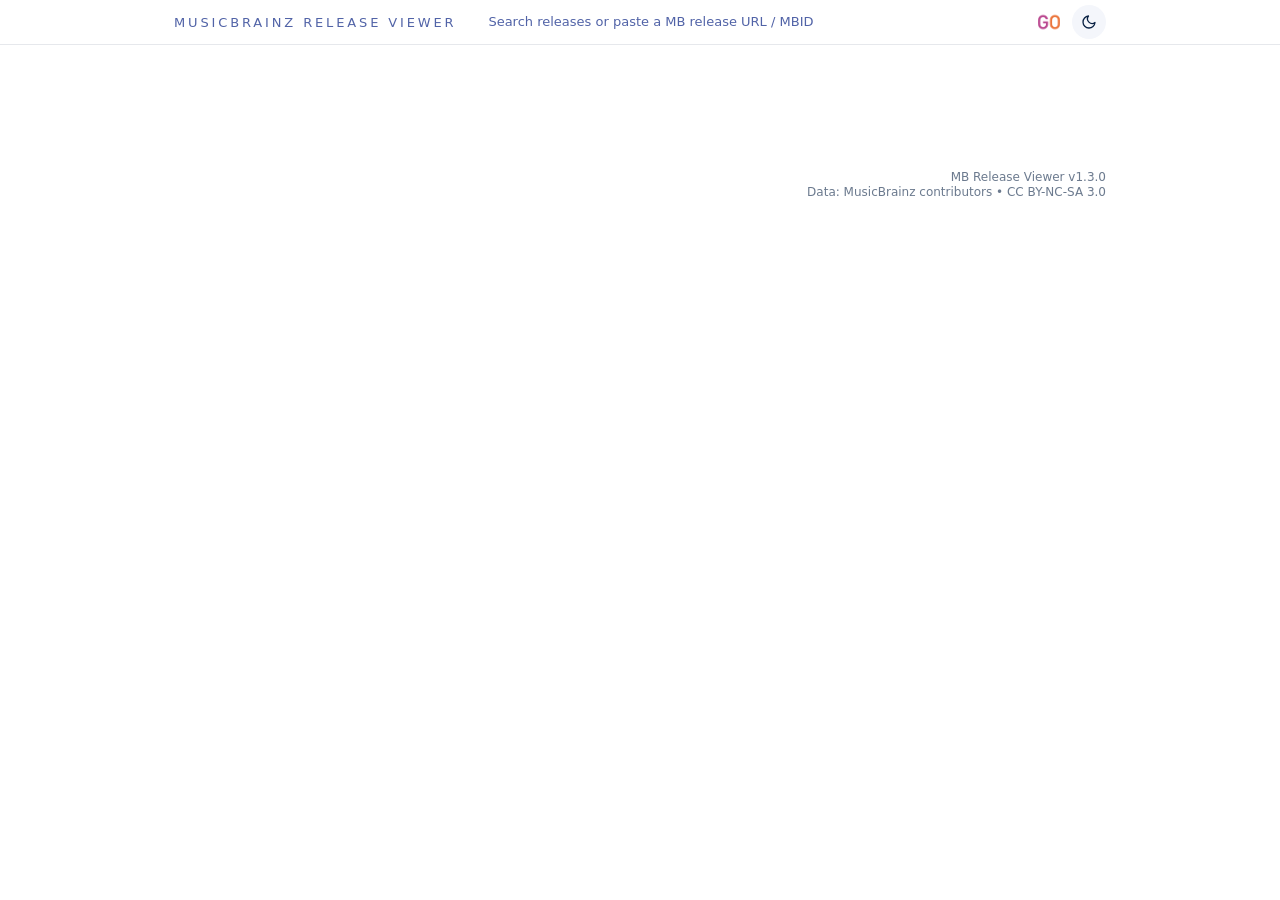
==== index.html @ 416757cb "jav" ====
<!doctype html>
<html lang="en">

<head>
  <meta charset="utf-8" />
  <meta name="viewport" content="width=device-width, initial-scale=1" />
  <title>MusicBrainz Release Viewer</title>
  <link rel="icon" href="favicon.ico">
  <link rel="apple-touch-icon" href="/apple-touch-icon.png">
  <link rel="stylesheet" href="assets/styles.css" />
</head>

<body>
  <header class="top">
    <div class="container">
      <div class="top-inner">
        <div class="brand">MusicBrainz Release Viewer</div>

        <div class="search">
          <div class="search-field">
            <input id="omni" type="text" autocomplete="off" spellcheck="false" placeholder="Search releases or paste a MB release URL / MBID" />
            <div class="results" id="results" hidden></div>
          </div>
          <button id="go" class="go-btn" title="Load from MusicBrainz">
            <img src="assets/icons/MB_go.png" alt="MusicBrainz" />
          </button>
          <button class="theme-fab" id="themeToggle" type="button"></button>
        </div>
      </div>
    </div>
  </header>

  <main class="wrap">
    <div class="container">
      <div id="out"></div>
    </div>
  </main>

  <footer class="footer muted">
    <div class="container footer-inner">
      <div class="footer-right">
        <div>MB Release Viewer v1.3.0</div>
        <div>Data: MusicBrainz contributors • CC BY-NC-SA 3.0</div>
      </div>
    </div>
  </footer>

  <script type="module" src="assets/js/app.js"></script>
</body>

</html>
---- assets/styles.css ----
/* MB Release Viewer (v1.0.0 */

html {
  width: 100%;
  overflow-x: hidden;
  -webkit-text-size-adjust: 100%;
  text-size-adjust: 100%;
}

/* ------------------------------------------------------------
   THEME VARIABLES
   Light = default
------------------------------------------------------------ */
:root {
  --wrap: 980px;
  --page-pad: 24px;
  --top-h: 90px;
  --hdr-font: 13px;
  --hdr-track: 0.22em;

  --bg: #ffffff;
  --panel: #ffffff;
  --panel-2: #f4f6fb;

  --border: rgba(10, 34, 68, .1);
  --border-2: #0a2244;

  --meta: #5163a7;

  --text: #0a2244;
  --link: #2f5ee8;
  --muted: rgba(27, 30, 40, .65);

  --topbar: rgba(255, 255, 255, 0.8);
  --topbar-blur: 10px;

  --tr-hover: rgba(0, 0, 0, 0.03);

  --tabs-gap: 10px;
  --tab-pad-y: 8px;
  --tab-pad-x: 12px;

  --col-num: 42px;
  --col-len: 70px;
  --cell-pad-x: 8px;

  font-family: system-ui, -apple-system, Segoe UI, Roboto, sans-serif;
}

/* ------------------------------------------------------------
   Dark = explicit opt-in
------------------------------------------------------------ */
:root[data-theme="dark"] {
  --bg: #0b0c10;
  --panel: #141823;
  --panel-2: #171c33;

  --border: #242a3a;
  --border-2: #2b3247;

  --meta: #9aa4c7;

  --text: #e9eef5;
  --link: #8ab4ff;
  --muted: rgba(233, 238, 245, .70);

  --topbar: rgba(11, 12, 16, .70);
  --tr-hover: rgba(255, 255, 255, 0.03);
}

:root[data-theme="dark"] .cover-box:hover {
  box-shadow:
    0 18px 36px rgba(0, 0, 0, 0.55),
    0 0 34px rgba(120, 170, 255, 0.45);
  outline-color: rgba(120, 170, 255, 0.22);
}

html {
  width: 100%;
  overflow-x: hidden;
}

*,
*::before,
*::after {
  box-sizing: border-box;
}

body {
  margin: 0;
  padding: 0;
  width: 100%;
  overflow-x: hidden;
  background: var(--bg);
  color: var(--text);
}

.container {
  max-width: var(--wrap);
  margin: 0 auto;
  padding-inline: var(--page-pad);
}

a {
  color: var(--link);
  text-decoration: none;
}

a:hover {
  text-decoration: underline;
}

.muted {
  opacity: .7;
}

.err {
  color: #ffb4b4;
  margin-top: 10px;
}

[hidden] {
  display: none !important;
}

/* ------------------------------------------------------------
   1) Header (sticky omni search)
------------------------------------------------------------ */
.top {
  position: fixed;
  top: 0;
  left: 0;
  right: 0;
  z-index: 1000;
  transform: translateZ(0);

  background: var(--topbar);
  backdrop-filter: blur(var(--topbar-blur));
  -webkit-backdrop-filter: blur(var(--topbar-blur));
  border-bottom: 1px solid var(--border);

  font-size: var(--hdr-font);
  letter-spacing: var(--hdr-track);
  text-transform: uppercase;
}

.top-inner {
  padding-block: 3px;
  /* csak függőleges */
  display: flex;
  align-items: center;
  gap: 22px;
  overflow: visible;
}

.wrap {
  padding-top: var(--top-h);
}

.top .brand {
  font-weight: 400;
  opacity: 1;
  white-space: nowrap;
  font-size: inherit;
  color: var(--meta);
}

.top .search {
  flex: 1;
  display: flex;
  align-items: center;
  gap: 8px;

  position: relative;
  overflow: visible;

  max-width: none;
}

.top .search-field {
  flex: 1;
  min-width: 0;
  position: relative;
  /* a dropdownnak is jó */
}

#omni {
  width: 100%;
  padding: 10px 10px;
  border-radius: 12px;
  border: 0px solid var(--border);
  background: transparent;

  font-size: inherit;
  font-weight: 400;
  line-height: 1.4;
  font-family: inherit;
  /* letter-spacing: var(--hdr-track); */
  /* text-transform: uppercase; */

  color: var(--meta);
  caret-color: var(--meta);

  outline: none;
  box-shadow: none;

  transition: color 120ms ease, caret-color 120ms ease, border-color 120ms ease;
}

#omni::placeholder {
  color: var(--meta);
  opacity: 1;
}

#omni:hover {
  color: var(--text);
}

#omni:focus,
#omni:focus-visible {
  border-color: var(--border-2);
  color: var(--text);
  caret-color: var(--meta);
  outline: none;
  box-shadow: none;
}

#omni.is-loaded {
  color: var(--meta);
}

.go-btn {
  width: 30px;
  height: 30px;
  padding: 0;
  border-radius: 0;
  border: none;
  background: transparent;

  display: inline-flex;
  align-items: center;
  justify-content: center;

  cursor: pointer;
  transition: filter 120ms ease, transform 80ms ease;
}

.go-btn img {
  width: 22px;
  height: 22px;
  display: block;
  transition: transform 120ms ease, filter 120ms ease;
}

.go-btn:hover {
  filter: brightness(1.15);
}

.go-btn:hover img {
  transform: scale(1.06);
  filter: brightness(1.08);
}

.go-btn:active {
  transform: scale(0.98);
}

.results {
  position: absolute;
  top: calc(100% + 8px);
  left: 0;
  width: 100%;

  z-index: 50;

  max-height: 320px;
  overflow: auto;

  border-radius: 12px;
  border: 1px solid rgba(0, 0, 0, .12);
  background: var(--panel);
  box-shadow: 0 12px 32px rgba(0, 0, 0, .15);

  backdrop-filter: blur(8px);
  -webkit-backdrop-filter: blur(8px);
}

.result {
  padding: 10px 12px;
  cursor: pointer;
  border-top: 1px solid var(--border);
  line-height: 1.25;
}

.result:first-child {
  border-top: none;
}

.result .sub {
  font-size: 12px;
  opacity: .75;
  margin-top: 2px;
}

.result.is-active {
  background: var(--tr-hover);
  outline: 2px solid rgba(0, 0, 0, .10);
  outline-offset: -2px;
}

.result {
  display: grid;
  grid-template-columns: 44px 1fr;
  gap: 12px;
  align-items: center;
}

.res-thumb {
  width: 44px;
  height: 44px;
  border: none;
  border-radius: 10px;
  object-fit: cover;
  background: rgba(0, 0, 0, .06);
  display: block;
}

.res-thumb.is-empty {
  background: transparent;
  border: none;
  outline: none;
}

.res-text {
  min-width: 0;
}

.res-title {
  font-weight: 500;
}

.results,
.results * {
  text-transform: none;
  letter-spacing: normal;
}

/* ------------------------------------------------------------
   Header hero: 3-block grid (cover / main / tabs)
------------------------------------------------------------ */

.header-hero {
  display: grid;
  gap: 35px;
}

/* alaphelyzet (mobil): egymás alatt */
.header-hero {
  grid-template-columns: 1fr;
  grid-template-areas:
    "cover"
    "main"
    "tabs";
}

/* desktop: 2 oszlop, tabs a cover alatt, main jobbra */
@media (min-width: 641px) {
  .header-hero {
    grid-template-columns: auto 1fr;
    grid-template-areas:
      "cover main"
      "tabs  main";
    align-items: start;
  }

  .header-cover {
    grid-area: cover;
  }

  .header-main {
    grid-area: main;
  }

  .header-tabs {
    grid-area: tabs;
    width: 100%;
  }

  .header-cover .cover-box {
    width: 100%;
    aspect-ratio: 1 / 1;
  }

  .header-cover .cover-box img {
    width: 100%;
    height: 100%;
    object-fit: cover;
    display: block;
  }

  .header-main h1 {
    transform: translateY(-4px);
  }

  .header-cover .cover-box {
    max-width: 360px;
  }

  .header-tabs {
    width: fit-content;
    max-width: 100%;
    white-space: nowrap;
  }
}

/* ------------------------------------------------------------
   2) Layout blocks
------------------------------------------------------------ */

.header-main h1 {
  font-size: 38px;
  line-height: 1;
  margin: 0 0 10px;
}

/* ------------------------------------------------------------
   3) Cover + cover navigation
------------------------------------------------------------ */

.cover-box {
  width: 100%;
  aspect-ratio: 1 / 1;
  min-width: 0;
  border-radius: 12px;
  background: transparent;
  border: 0px solid var(--border);
  position: relative;
  overflow: hidden;
  touch-action: pan-y;

  cursor: zoom-in;
  transition: transform 180ms ease, box-shadow 220ms ease, outline-color 220ms ease;
  box-shadow: none;
  outline: 1px solid transparent;
  outline-offset: 3px;
  will-change: transform, box-shadow;
}

#coverImg {
  display: block;
  width: 100%;
  height: 100%;
  object-fit: cover;

  will-change: transform;
  transform: translateX(0);
  transition: transform 220ms ease;
}

#coverImg.is-dragging {
  transition: none;
}

.cover-box img {
  position: absolute;
  inset: 0;
  width: 100%;
  height: 100%;
  max-width: 100%;
  object-fit: cover;
  display: block;
  will-change: transform;
}

.cover-box img.cov-current {
  transform: translateX(0);
}

.cover-box img.cov-next {
  transform: translateX(100%);
  /* alapból jobbra kint */
}

.cover-box.is-animating img {
  transition: transform 220ms ease;
}

@media (hover: none) {
  .cover-box {
    box-shadow: 0 12px 24px rgba(0, 0, 0, .18);
  }
}

@media (hover: hover) {
  .cover-box:hover {
    transform: translateY(-4px);
    box-shadow: 0 18px 28px rgba(0, 0, 0, .33);
  }
}

/* ------------------------------------------------------------
   Cover lightbox
------------------------------------------------------------ */
.lb {
  position: fixed;
  inset: 0;
  z-index: 9999;

  display: grid;
  place-items: center;
  padding: 24px;

  background: rgba(0, 0, 0, .72);
  backdrop-filter: blur(6px);

  opacity: 0;
  visibility: hidden;
  pointer-events: none;
  transition: opacity 300ms ease, visibility 0s linear 300ms;
}

.lb.is-open {
  opacity: 1;
  visibility: visible;
  pointer-events: auto;
  transition: opacity 350ms ease, visibility 0s;
}

.lb img {
  max-width: min(900px, calc(100vw - 48px));
  max-height: calc(100vh - 48px);
  width: auto;
  height: auto;
  border-radius: 10px;
  box-shadow: 0 18px 60px rgba(0, 0, 0, .45);

  transform: translateY(10px) scale(0.985);
  opacity: 0;
  transition: transform 500ms ease, opacity 500ms ease;
}

.lb.is-open img {
  transform: translateY(0) scale(1);
  opacity: 1;
}

/* ------------------------------------------------------------
   4) Tabs
------------------------------------------------------------ */
.tabs {
  display: flex;
  gap: var(--tabs-gap);
  flex-wrap: wrap;
}

.tab {
  padding: var(--tab-pad-y) var(--tab-pad-x);
  border-radius: 999px;
  border: 0px solid var(--border-2);
  background: var(--panel-2);
  color: var(--text);
  cursor: pointer;
  font-size: 13px;
  line-height: 1;
}

.tab:hover {
  filter: brightness(1.08);
}

.tab.is-active {
  background: var(--meta);
  color: var(--bg);
}

.mb-link {
  flex: 0 0 auto;
  width: auto;

  padding: var(--tab-pad-y) var(--tab-pad-x);
  line-height: 1;
  border-radius: 999px;
  border: 0px solid var(--border-2);
  background: var(--panel-2);
  color: var(--text);

  display: inline-flex;
  align-items: center;
  justify-content: center;

  font-size: 13px;
  text-decoration: none;
  white-space: nowrap;
}

.mb-link:hover {
  filter: brightness(1.08);
}

/* ------------------------------------------------------------
   4.5) Theme toggle button
------------------------------------------------------------ */
.theme-fab {
  width: 34px;
  height: 34px;
  padding: 0;
  border-radius: 999px;

  border: 0px solid var(--border-2);
  background: var(--panel-2);
  color: var(--text);

  display: grid;
  place-items: center;

  cursor: pointer;
  transition: transform 80ms ease, filter 120ms ease;

  flex: 0 0 auto;
  white-space: nowrap;
}

.theme-fab svg {
  width: 16px;
  height: 16px;
  display: block;
  transition: transform 120ms ease, filter 120ms ease;
}

.theme-fab:hover {
  filter: brightness(1.12);
}

.theme-fab:hover svg {
  transform: scale(1.06);
  filter: brightness(1.08);
}

.theme-fab:active {
  transform: scale(0.98);
}

/* ------------------------------------------------------------
   4.6) Streaming buttons (Spotify / Apple Music)
------------------------------------------------------------ */

.streaming {
  display: flex;
  align-items: center;
  gap: 6px;
  margin: -10px 0 18px;
}

.stream-btn {
  width: 34px;
  height: 34px;
  padding: 0;
  border-radius: 999px;

  border: 0px solid var(--border-2);
  background: var(--panel-2);
  color: var(--muted);

  display: grid;
  place-items: center;

  cursor: pointer;
  text-decoration: none;

  flex: 0 0 auto;
  white-space: nowrap;

  transition: transform 80ms ease, filter 120ms ease;
}

.stream-btn:hover {
  color: var(--text);
  filter: brightness(1.08);
}

.stream-btn:active {
  transform: scale(0.98);
}

.stream-btn svg {
  width: 20px;
  height: 20px;
  display: block;
}

/* ------------------------------------------------------------
   5) Meta block
------------------------------------------------------------ */

.artist {
  font-size: 18px;
  font-weight: 400;
  color: var(--link);
  opacity: 1;
  margin-bottom: 25px;
}

.meta {
  margin-top: 15px;
  font-size: 13px;
  line-height: 1.4;
  opacity: 0.8;
}

.meta>div {
  margin-bottom: 2px;
}

.meta-k {
  font-weight: 500;
  color: var(--meta);
}

/* ------------------------------------------------------------
   6) Track table: 1-line general,  2-line classical
   layout (work / movement)
------------------------------------------------------------ */
.t-work {
  display: block;
}

.t-mov {
  display: block;
  margin-top: 2px;
  font-size: 12px;
  line-height: 1.25;
}

.work-row {
  background: none;
}

.work-cell {
  font-size: 14px;
  font-weight: 400;
  opacity: 1;
  padding-left: 3.1rem;
  color: var(--text);
}

.composer-row .composer-cell {
  padding: 12px 50px 6px;
  border-top: 1px solid var(--border);
  font-weight: 700;
  letter-spacing: 0.08em;
  text-transform: uppercase;
  color: var(--meta);
  font-size: 12px;
}

.composer-cell {
  opacity: 0;
  transition: opacity 150ms ease;
}

.composer-row.is-in .composer-cell {
  opacity: 1;
}

.trk-mov {
  padding-left: 2rem;
  opacity: 0.75;
  font-size: 14px;
  line-height: 1.25;
  display: flex;
  gap: 8px;
}



.medium-row+.work-row .work-cell {
  padding-top: 16px;
}

.tracks {
  margin-top: 16px;
}

.mov-num {
  width: 2ch;
  text-align: right;
  flex-shrink: 0;
}

.mov-title {
  flex: 1;
}

table {
  width: 100%;
  border-collapse: collapse;
  font-size: 14px;
}

td {
  padding: 10px 8px;
  border-top: 1px solid var(--border);
  vertical-align: top;
  line-height: 1.35;
}

td.num {
  width: 42px;
  opacity: .7;
  font-variant-numeric: tabular-nums;
}

td.len {
  width: 70px;
  text-align: right;
  opacity: .8;
  font-variant-numeric: tabular-nums;
}

td.title {
  word-break: break-word;
}

tr.track {
  cursor: pointer;
}

tr.track:hover td {
  background: var(--tr-hover);
}

tr.track.is-open td {
  background: var(--tr-hover);
}

tr.medium-row td {
  user-select: none;
}

tr.medium-row {
  cursor: default;
}

tr.details td {
  padding-top: 0;
  padding-bottom: 0;
  border-top: none;
}

/* Medium header */
.medium-row .medium-cell {
  padding-top: 10px;
  padding-bottom: 10px;
  border-top: 0;
  font-size: 16px;
  letter-spacing: 0.05em;
  color: var(--meta);
  font-weight: 400;
}

/* ------------------------------------------------------------
   7) Track details (smooth open/close)
------------------------------------------------------------ */
.details-wrap {
  overflow: hidden;
  max-height: 0;
  opacity: 0;
  transition: max-height 260ms ease, opacity 180ms ease;
  will-change: max-height, opacity;
}

tr.details.is-open .details-wrap {
  opacity: 1;
}

.detail-cols {
  display: grid;
  grid-template-columns: 1fr 1fr 1.4fr;
  /* performers | creators+work | tech credits */
  column-gap: 12px;
  align-items: start;
  padding-bottom: 14px;
}

.detail-col--creators-work {
  display: flex;
  flex-direction: column;
  gap: 0;
}

/* creators+work flow as one continuous list — gap matches internal grid gap (6px) */
.detail-col--creators-work .perf {
  padding-bottom: 0;
}

.detail-col--creators-work .perf + .perf {
  padding-top: 6px;
}

.detail-col--creators-work .perf + .perf .grid {
  margin-top: 0;
}


/* ------------------------------------------------------------
   8) Performer/Creator blocks
------------------------------------------------------------ */
.perf {
  margin-left: 25px;
  padding: 10px 10px 15px;
  overflow: hidden;
  opacity: 0;
  transform: translateY(-4px);
  transition: opacity 320ms ease, transform 320ms ease;
}

tr.track.is-open+tr.details .perf {
  opacity: 1;
  transform: translateY(0);
}

.perf .grid {
  display: grid;
  grid-template-columns: 1fr;
  gap: 6px;
  margin-top: 8px;
}

.perf .inst {
  opacity: .7;
  font-size: 12px;
  letter-spacing: .02em;
}

.perf .artists a {
  margin-right: 8px;
  opacity: 0.8;
}

/* ------------------------------------------------------------
   8) Recording-grid blocks
------------------------------------------------------------ */

.recording-grid {
  margin-left: 20px;
  padding: 8px 15px 10px;
  display: grid;
  grid-template-columns: 210px 1fr;
  column-gap: 16px;
  row-gap: 2px;
  font-size: 13px;
  line-height: 1.35;
}

.recording-grid .rec-row {
  display: contents;
  /* ugyanaz, mint korábban inline */
}

.recording-grid .rec-role,
.recording-grid .rec-value {
  padding: 2px 0;
}

/* Personok desktop inline */
.recording-grid .rec-value {
  display: flex;
  flex-wrap: wrap;
  gap: 0px;
  /* távolság a nevek között */
}

/* Egy név blokk */
.recording-grid .rec-person {
  white-space: nowrap;
  /* ne törje meg a neveket */
}

.recording-grid .rec-person:not(:last-child)::after {
  content: ",";
}

.recording-grid .rec-person:not(:last-child) {
  margin-right: 0.35em;
}

/* recordings: content reveal micro-animation */
.rec-reveal {
  opacity: 0;
  transform: translateY(2px);
  transition: opacity 1000ms ease, transform 1000ms ease;
  will-change: opacity, transform;
}

.rec-reveal.is-in {
  opacity: 1;
  transform: translateY(0);
}

/* Fallback box ("--" / could not load) */
.rec-empty {
  margin-left: 20px;
  padding: 0px 15px 0px;
}

/* ------------------------------------------------------------
   10) Annotation
------------------------------------------------------------ */
.annotation {
  margin-top: 0;
  padding-top: 20px;
  padding-left: calc(var(--col-num) + var(--cell-pad-x));
  padding-right: calc(var(--col-len) + var(--cell-pad-x));
  border-top: 1px solid var(--border);
}

.annotation .body {
  white-space: pre-wrap;
  font-size: 13px;
  line-height: 1.45;
  opacity: .65;
  padding-top: 20px;
}

/* ------------------------------------------------------------
   11) Responsive
------------------------------------------------------------ */
@media (max-width: 640px) {

  :root {
    --page-pad: 24px;
    --tabs-gap: 12px;
    --tab-pad-y: 9px;
    --tab-pad-x: 14px;
    /* --topbar: rgba(10, 20, 40, 0.88);
    --border: rgba(255,255,255,0.14);
    --text: rgba(255,255,255,0.92);
    --muted: rgba(255,255,255,0.60); */
  }

  #omni {
    font-size: 16px;
  }

  .top .brand {
    display: none;
    margin-bottom: 0px;
    font-size: 25px;
    text-align: center;
  }

  .header-hero {
    padding-inline: 16px;
    gap: 15px;
    /* ez lesz a közös "hasáb" */
  }

  .header-main {
    padding-left: 0;
    padding-right: 0;
    padding-top: 6px;
  }

  .header-main h1 {
    font-size: 40px;
    line-height: 1.1;
  }

  .header-tabs {
    width: 100%;
    white-space: normal;
    justify-content: center;
  }

  .header-tabs .tabs {
    flex-wrap: nowrap;
    width: 100%;
    justify-content: space-between;
  }

  .tab {
    font-size: 14px;
  }

  .artist {
    margin-top: 6px;
  }

  .meta {
    margin-top: 10px;
  }

  .tabs {
    justify-content: center;
  }

  .top-inner {
    flex-direction: column;
    align-items: stretch;
    padding: 10px 8px 5px;
    gap: 5px;
  }

  .top .search {
    max-width: 100%;
  }

  .row {
    grid-template-columns: 1fr;
    row-gap: 16px;
  }

  .cover {
    display: block;
    width: 92%;
    max-width: none;
    margin: 0 auto;
    padding-top: 12px;
  }

  .cover-box {
    width: 100%;
  }

  .cover-nav-row {
    width: 100%;
    justify-content: center;
  }

  td.num {
    width: 34px;
  }

  td.len {
    width: 56px;
  }

  .cover-tabs {
    width: auto;
    max-width: 100%;
    overflow-x: auto;
    scrollbar-width: none;
  }

  .cover-tabs::-webkit-scrollbar {
    display: none;
  }

  .theme-fab {
    position: static;
    margin: 0;
  }

  .detail-cols {
    display: grid;
    grid-template-columns: 1fr 1fr;
    column-gap: 14px;
    align-items: start;
    row-gap: 0;
  }

  /* On mobile: performers top-left, creators+work top-right, tech credits spans full width below */
  .detail-col--tech {
    grid-column: 1 / -1;
  }

  .detail-col--creators-work {
    flex-direction: column;
  }

  .perf {
    margin-left: 0px;
    padding: 10px 0px 15px;
  }


  .recording-grid {
    margin-left: 0;
    padding: 8px 0px 10px;
    column-gap: 8px;
    grid-template-columns: 108px 1fr;
  }

  .recording-grid .rec-value {
    min-width: 0;
  }

  .recording-grid .rec-person {
    white-space: normal;
  }

  .recording-grid,
  .recording-grid a {
    overflow-wrap: anywhere;
    word-break: break-word;
  }

  .rec-empty {
    margin-left: 0px;
    padding: 0px 0px 0px;
  }

  /* ------------------------------------------------------------
   13) Mobile: collapsible topbar (Music-app-ish)
  ------------------------------------------------------------ */

  :root[data-hdr="closed"] {
    --top-h: 20px;
  }

  :root[data-hdr="open"] {
    --top-h: 80px;
  }

  .wrap {
    padding-top: var(--top-h);
  }

  .top {
    max-height: var(--top-h);
    transition: max-height 220ms ease;
    border-bottom: none;
    overflow: visible;
  }

  :root[data-hdr="closed"] .top {
    overflow: hidden;
  }

  /* grabber */
  .top::after {
    content: "";
    position: absolute;
    left: 50%;
    transform: translateX(-50%) translateY(-50%);
    width: 56px;
    height: 5px;
    bottom: 5px;
    border-radius: 999px;
    background: rgba(127, 140, 170, 0.55);
    opacity: 1;
    pointer-events: none;
  }

  :root[data-hdr="open"] .top::after {
    opacity: 0.35;
  }

  .top-inner {
    transition: opacity 180ms ease, transform 220ms ease;
    will-change: opacity, transform;
  }

  :root[data-hdr="closed"] .top-inner {
    opacity: 0;
    transform: translateY(-6px);
    pointer-events: none;
  }

  :root[data-hdr="open"] .top-inner {
    opacity: 1;
    transform: translateY(0);
    pointer-events: auto;
  }

  .results {
    z-index: 2000;
  }
}

@media (orientation: landscape) and (max-width: 900px) {
  table {
    font-size: 14px;
  }
}

/* ------------------------------------------------------------
   12) Footer
------------------------------------------------------------ */
.footer {
  width: 100%;
  font-size: 12px;
  line-height: 1.25;
  border-top: 0px solid var(--border);
  background: var(--bg);
}

.footer-inner {
  padding-block: 80px;
  display: flex;
  justify-content: flex-end;
}

.footer-right {
  text-align: right;
  opacity: 0.85;
}
/* ------------------------------------------------------------
   Artist panel (inline, opens above track credits)
------------------------------------------------------------ */

.artist-panel {
  margin: 8px 25px 12px;
  border: 1px solid var(--border);
  border-radius: 10px;
  background: var(--panel-2);
  overflow: hidden;

  /* Slide in from above */
  animation: ap-in 220ms ease forwards;
}

@keyframes ap-in {
  from {
    opacity: 0;
    transform: translateY(-6px);
  }
  to {
    opacity: 1;
    transform: translateY(0);
  }
}

/* Header row: name + close button */
.ap-header {
  display: flex;
  align-items: baseline;
  justify-content: space-between;
  gap: 12px;
  padding: 12px 14px 8px;
  border-bottom: 1px solid var(--border);
}

.ap-name {
  font-size: 13px;
  font-weight: 700;
  letter-spacing: 0.07em;
  text-transform: uppercase;
  color: var(--meta);
  flex: 1;
  min-width: 0;
}

.ap-name-text {
  color: var(--meta);
}

.ap-close {
  width: 22px;
  height: 22px;
  padding: 0;
  border: none;
  border-radius: 999px;
  background: transparent;
  color: var(--muted);
  font-size: 13px;
  line-height: 1;
  cursor: pointer;
  display: grid;
  place-items: center;
  flex-shrink: 0;
  transition: background 120ms ease, color 120ms ease;
}

.ap-close:hover {
  background: var(--border);
  color: var(--text);
}

/* Body */
.ap-body {
  padding: 10px 14px 14px;
  font-size: 13px;
  line-height: 1.45;
}

/* MB link button */
.ap-mb-link {
  margin-bottom: 10px;
}

.ap-mb-btn {
  display: inline-flex;
  align-items: center;
  gap: 5px;
  font-size: 12px;
  color: var(--muted);
  text-decoration: none;
  padding: 3px 8px 3px 6px;
  border-radius: 999px;
  border: 1px solid var(--border);
  background: transparent;
  transition: color 120ms ease, border-color 120ms ease, background 120ms ease;
}

.ap-mb-btn:hover {
  color: var(--link);
  border-color: var(--link);
  background: var(--panel);
  text-decoration: none;
}

.ap-mb-icon {
  width: 13px;
  height: 13px;
  flex-shrink: 0;
}

/* Meta line: "Person · HU · 1935–2002" */
.ap-meta {
  font-size: 12px;
  margin-bottom: 10px;
  opacity: 0.75;
}

/* Section label (WIKIPEDIA, DISCOGRAPHY) */
.ap-section {
  margin-top: 12px;
}

.ap-section-label {
  font-size: 11px;
  font-weight: 700;
  letter-spacing: 0.09em;
  text-transform: uppercase;
  color: var(--meta);
  opacity: 0.8;
  margin-bottom: 6px;
}

/* Wikipedia text */
.ap-wiki-text {
  font-size: 13px;
  line-height: 1.5;
  color: var(--text);
}

.ap-wiki-link {
  color: var(--link);
  white-space: nowrap;
}

/* Discography rows */
.ap-disco-row {
  display: flex;
  align-items: baseline;
  gap: 10px;
  padding: 4px 0;
  border-bottom: 1px solid var(--border);
  cursor: pointer;
  transition: background 100ms ease;
  border-radius: 4px;
}

.ap-disco-row:last-child {
  border-bottom: none;
}

.ap-disco-row:hover {
  background: var(--tr-hover);
}

.ap-disco-year {
  font-size: 12px;
  width: 36px;
  flex-shrink: 0;
  font-variant-numeric: tabular-nums;
}

.ap-disco-title {
  flex: 1;
  font-size: 13px;
  color: var(--link);
  min-width: 0;
  overflow: hidden;
  text-overflow: ellipsis;
  white-space: nowrap;
}

.ap-disco-type {
  font-size: 11px;
  flex-shrink: 0;
}

/* Loading state */
.ap-loading {
  padding: 8px 0;
}

/* Mobile adjustments */
@media (max-width: 640px) {
  .artist-panel {
    margin: 8px 0 12px;
    border-radius: 8px;
  }
}
/* ============================================================
   Full Credits view — fc-* classes
   ============================================================ */

.fc-track-credits {
  padding: 8px 0 12px 0;
}

.fc-row {
  display: grid;
  grid-template-columns: 160px 1fr;
  column-gap: 12px;
  row-gap: 0;
  padding: 2px 0;
  font-size: 13px;
  line-height: 1.4;
}

.fc-role {
  opacity: 0.55;
  font-size: 12px;
  padding-top: 1px;
  text-align: right;
}

.fc-values {
  display: flex;
  flex-direction: column;
  gap: 1px;
}

.fc-value-line a {
  opacity: 0.85;
}

.fc-section-gap {
  height: 8px;
}

.fc-empty {
  padding: 6px 0 10px;
  font-size: 13px;
}

@media (max-width: 640px) {
  .fc-row {
    grid-template-columns: 110px 1fr;
    column-gap: 8px;
  }
}

/* ============================================================
   Versions view — ver-* classes
   ============================================================ */

.ver-list {
  display: flex;
  flex-direction: column;
  gap: 0;
  padding: 8px 0;
}

@media (min-width: 641px) {
  .ver-list {
    padding-left: 140px;
  }
}

.ver-card {
  display: flex;
  flex-direction: row;
  gap: 32px;
  align-items: flex-start;
  padding: 16px 0;
  border-bottom: 1px solid var(--border);
  cursor: pointer;
  transition: opacity 160ms ease;
}

.ver-card:last-child {
  border-bottom: none;
}

.ver-card:hover {
  opacity: 0.75;
}

.ver-card--current {
  cursor: default;
}

.ver-card--current:hover {
  opacity: 1;
}

.ver-art {
  flex-shrink: 0;
}

.ver-thumb {
  width: 130px;
  height: 130px;
  object-fit: cover;
  border-radius: 12px;
  display: block;
}

.ver-thumb--empty {
  background: var(--border);
  border-radius: 12px;
}

.ver-thumb--current {
  box-shadow: 0 6px 18px rgba(0, 0, 0, 0.35);
}

.ver-meta {
  display: flex;
  flex-direction: column;
  gap: 3px;
  padding-top: 0px;
  opacity: 0.8;
}

.ver-row {
  font-size: 13px;
  line-height: 1.3;
}

.ver-k {
  font-weight: 500;
  color: var(--meta);
}

.ver-v {
  font-weight: 400;
}

.ver-loading,
.ver-empty {
  padding: 24px 0;
  font-size: 14px;
}

@media (max-width: 640px) {
  .ver-card {
    gap: 14px;
  }

  .ver-thumb {
    width: 130px;
    height: 130px;
  }

  .ver-list {
    margin-left: 16px;
  }
}
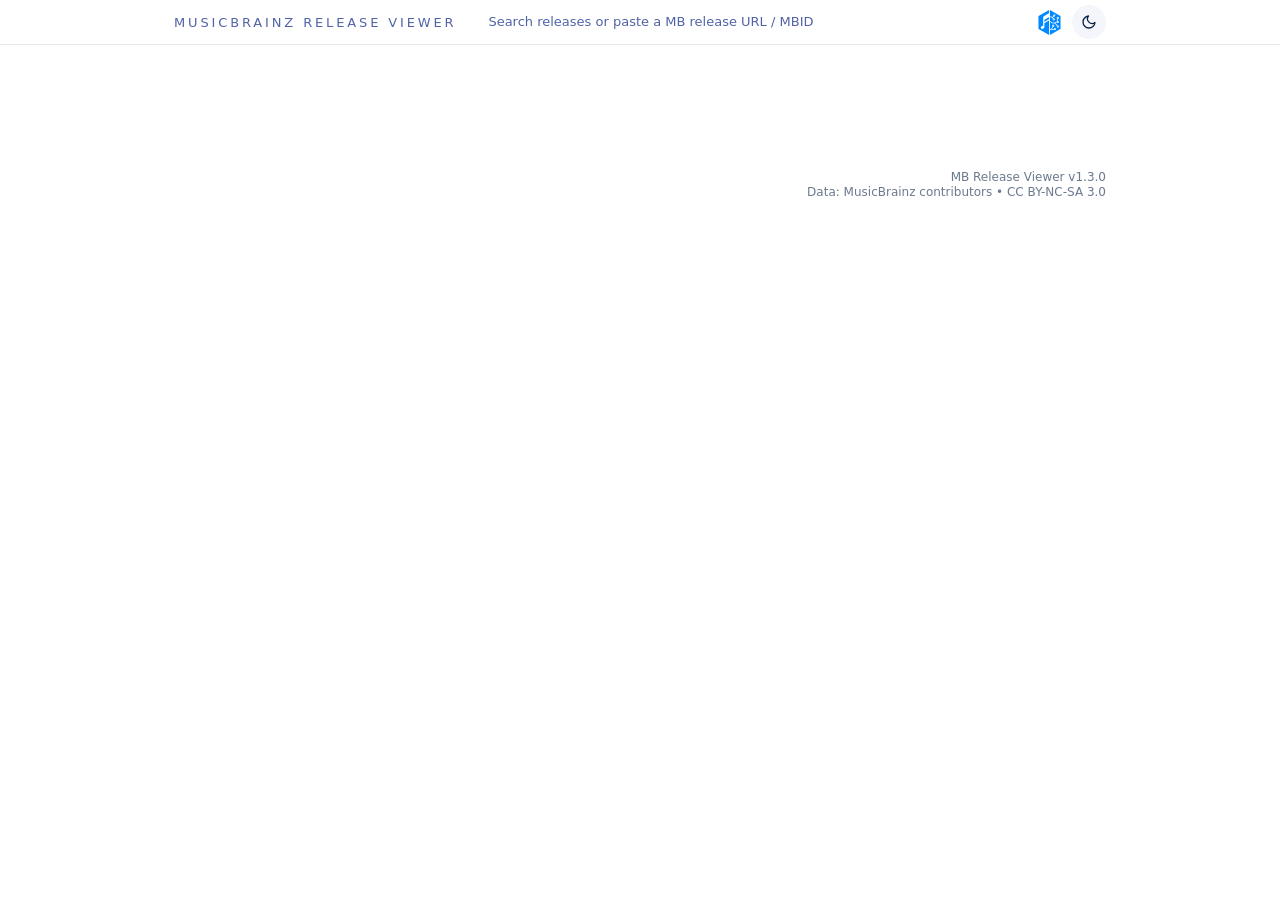
==== commit 83a19389: "icon" ====
--- a/index.html
+++ b/index.html
@@ -6,7 +6,10 @@
   <meta name="viewport" content="width=device-width, initial-scale=1" />
   <title>MusicBrainz Release Viewer</title>
   <link rel="icon" href="favicon.ico">
-  <link rel="apple-touch-icon" href="/apple-touch-icon.png">
+  <link rel="icon" type="image/png" sizes="32x32" href="/favicon-32x32.png">
+  <link rel="icon" type="image/png" sizes="16x16" href="/favicon-16x16.png">
+  <link rel="apple-touch-icon" sizes="180x180" href="/apple-touch-icon.png">
+  <link rel="manifest" href="/site.webmanifest">
   <link rel="stylesheet" href="assets/styles.css" />
 </head>
 
@@ -24,7 +27,7 @@
           <button id="go" class="go-btn" title="Load from MusicBrainz">
             <img src="assets/icons/MB_go.png" alt="MusicBrainz" />
           </button>
-          <button class="theme-fab" id="themeToggle" type="button"></button>
+          <button class="theme-fab pill" id="themeToggle" type="button"></button>
         </div>
       </div>
     </div>
--- a/assets/styles.css
+++ b/assets/styles.css
@@ -1,4 +1,4 @@
-/* MB Release Viewer (v1.0.0 */
+/* MB Release Viewer v1.3.0 */
 
 html {
   width: 100%;
@@ -73,11 +73,6 @@
     0 18px 36px rgba(0, 0, 0, 0.55),
     0 0 34px rgba(120, 170, 255, 0.45);
   outline-color: rgba(120, 170, 255, 0.22);
-}
-
-html {
-  width: 100%;
-  overflow-x: hidden;
 }
 
 *,
@@ -124,7 +119,7 @@
 }
 
 /* ------------------------------------------------------------
-   1) Header (sticky omni search)
+   HEADER / OMNIBOX
 ------------------------------------------------------------ */
 .top {
   position: fixed;
@@ -146,7 +141,6 @@
 
 .top-inner {
   padding-block: 3px;
-  /* csak függőleges */
   display: flex;
   align-items: center;
   gap: 22px;
@@ -181,22 +175,19 @@
   flex: 1;
   min-width: 0;
   position: relative;
-  /* a dropdownnak is jó */
 }
 
 #omni {
   width: 100%;
   padding: 10px 10px;
   border-radius: 12px;
-  border: 0px solid var(--border);
+  border: 0 solid var(--border);
   background: transparent;
 
   font-size: inherit;
   font-weight: 400;
   line-height: 1.4;
   font-family: inherit;
-  /* letter-spacing: var(--hdr-track); */
-  /* text-transform: uppercase; */
 
   color: var(--meta);
   caret-color: var(--meta);
@@ -246,8 +237,8 @@
 }
 
 .go-btn img {
-  width: 22px;
-  height: 22px;
+  width: 25px;
+  height: 25px;
   display: block;
   transition: transform 120ms ease, filter 120ms ease;
 }
@@ -286,6 +277,11 @@
 }
 
 .result {
+  display: grid;
+  grid-template-columns: 44px 1fr;
+  gap: 12px;
+  align-items: center;
+
   padding: 10px 12px;
   cursor: pointer;
   border-top: 1px solid var(--border);
@@ -306,13 +302,6 @@
   background: var(--tr-hover);
   outline: 2px solid rgba(0, 0, 0, .10);
   outline-offset: -2px;
-}
-
-.result {
-  display: grid;
-  grid-template-columns: 44px 1fr;
-  gap: 12px;
-  align-items: center;
 }
 
 .res-thumb {
@@ -346,7 +335,7 @@
 }
 
 /* ------------------------------------------------------------
-   Header hero: 3-block grid (cover / main / tabs)
+   RELEASE HEADER
 ------------------------------------------------------------ */
 
 .header-hero {
@@ -414,7 +403,7 @@
 }
 
 /* ------------------------------------------------------------
-   2) Layout blocks
+   RELEASE TITLE
 ------------------------------------------------------------ */
 
 .header-main h1 {
@@ -424,7 +413,7 @@
 }
 
 /* ------------------------------------------------------------
-   3) Cover + cover navigation
+   COVER
 ------------------------------------------------------------ */
 
 .cover-box {
@@ -433,7 +422,7 @@
   min-width: 0;
   border-radius: 12px;
   background: transparent;
-  border: 0px solid var(--border);
+  border: 0 solid var(--border);
   position: relative;
   overflow: hidden;
   touch-action: pan-y;
@@ -499,7 +488,7 @@
 }
 
 /* ------------------------------------------------------------
-   Cover lightbox
+   COVER LIGHTBOX
 ------------------------------------------------------------ */
 .lb {
   position: fixed;
@@ -545,8 +534,31 @@
 }
 
 /* ------------------------------------------------------------
-   4) Tabs
------------------------------------------------------------- */
+   PILLS / TABS
+------------------------------------------------------------ */
+
+.pill {
+  border-radius: 999px;
+  border: 0 solid var(--border-2);
+  background: var(--panel-2);
+  color: var(--text);
+
+  display: inline-flex;
+  align-items: center;
+  justify-content: center;
+
+  cursor: pointer;
+  transition: transform 80ms ease, filter 120ms ease;
+}
+
+.pill:hover {
+  filter: brightness(1.08);
+}
+
+.pill:active {
+  transform: scale(0.98);
+}
+
 .tabs {
   display: flex;
   gap: var(--tabs-gap);
@@ -555,11 +567,6 @@
 
 .tab {
   padding: var(--tab-pad-y) var(--tab-pad-x);
-  border-radius: 999px;
-  border: 0px solid var(--border-2);
-  background: var(--panel-2);
-  color: var(--text);
-  cursor: pointer;
   font-size: 13px;
   line-height: 1;
 }
@@ -575,49 +582,24 @@
 
 .mb-link {
   flex: 0 0 auto;
-  width: auto;
-
-  padding: var(--tab-pad-y) var(--tab-pad-x);
-  line-height: 1;
-  border-radius: 999px;
-  border: 0px solid var(--border-2);
-  background: var(--panel-2);
-  color: var(--text);
-
-  display: inline-flex;
-  align-items: center;
-  justify-content: center;
-
   font-size: 13px;
   text-decoration: none;
   white-space: nowrap;
 }
 
-.mb-link:hover {
-  filter: brightness(1.08);
-}
-
-/* ------------------------------------------------------------
-   4.5) Theme toggle button
------------------------------------------------------------- */
+/* ------------------------------------------------------------
+   THEME TOGGLE
+------------------------------------------------------------ */
+
 .theme-fab {
   width: 34px;
   height: 34px;
   padding: 0;
-  border-radius: 999px;
-
-  border: 0px solid var(--border-2);
-  background: var(--panel-2);
-  color: var(--text);
 
   display: grid;
   place-items: center;
 
-  cursor: pointer;
-  transition: transform 80ms ease, filter 120ms ease;
-
   flex: 0 0 auto;
-  white-space: nowrap;
 }
 
 .theme-fab svg {
@@ -627,21 +609,13 @@
   transition: transform 120ms ease, filter 120ms ease;
 }
 
-.theme-fab:hover {
-  filter: brightness(1.12);
-}
-
 .theme-fab:hover svg {
   transform: scale(1.06);
   filter: brightness(1.08);
 }
 
-.theme-fab:active {
-  transform: scale(0.98);
-}
-
-/* ------------------------------------------------------------
-   4.6) Streaming buttons (Spotify / Apple Music)
+/* ------------------------------------------------------------
+   STREAMING LINKS
 ------------------------------------------------------------ */
 
 .streaming {
@@ -655,31 +629,18 @@
   width: 34px;
   height: 34px;
   padding: 0;
-  border-radius: 999px;
-
-  border: 0px solid var(--border-2);
-  background: var(--panel-2);
-  color: var(--muted);
 
   display: grid;
   place-items: center;
 
-  cursor: pointer;
+  color: var(--muted);
   text-decoration: none;
 
   flex: 0 0 auto;
-  white-space: nowrap;
-
-  transition: transform 80ms ease, filter 120ms ease;
 }
 
 .stream-btn:hover {
   color: var(--text);
-  filter: brightness(1.08);
-}
-
-.stream-btn:active {
-  transform: scale(0.98);
 }
 
 .stream-btn svg {
@@ -689,7 +650,7 @@
 }
 
 /* ------------------------------------------------------------
-   5) Meta block
+   RELEASE META
 ------------------------------------------------------------ */
 
 .artist {
@@ -717,9 +678,9 @@
 }
 
 /* ------------------------------------------------------------
-   6) Track table: 1-line general,  2-line classical
-   layout (work / movement)
------------------------------------------------------------- */
+   TRACKLIST
+------------------------------------------------------------ */
+
 .t-work {
   display: block;
 }
@@ -781,6 +742,10 @@
   margin-top: 16px;
 }
 
+.tracks table {
+  border-bottom: 1px solid var(--border);
+}
+
 .mov-num {
   width: 2ch;
   text-align: right;
@@ -845,6 +810,7 @@
   padding-top: 0;
   padding-bottom: 0;
   border-top: none;
+  max-width: 0;
 }
 
 /* Medium header */
@@ -859,8 +825,9 @@
 }
 
 /* ------------------------------------------------------------
-   7) Track details (smooth open/close)
------------------------------------------------------------- */
+   TRACK DETAILS
+------------------------------------------------------------ */
+
 .details-wrap {
   overflow: hidden;
   max-height: 0;
@@ -876,7 +843,6 @@
 .detail-cols {
   display: grid;
   grid-template-columns: 1fr 1fr 1.4fr;
-  /* performers | creators+work | tech credits */
   column-gap: 12px;
   align-items: start;
   padding-bottom: 14px;
@@ -888,7 +854,6 @@
   gap: 0;
 }
 
-/* creators+work flow as one continuous list — gap matches internal grid gap (6px) */
 .detail-col--creators-work .perf {
   padding-bottom: 0;
 }
@@ -903,8 +868,9 @@
 
 
 /* ------------------------------------------------------------
-   8) Performer/Creator blocks
------------------------------------------------------------- */
+   PERFORMER / CREATOR CREDITS
+------------------------------------------------------------ */
+
 .perf {
   margin-left: 25px;
   padding: 10px 10px 15px;
@@ -938,7 +904,7 @@
 }
 
 /* ------------------------------------------------------------
-   8) Recording-grid blocks
+   RECORDING CREDITS
 ------------------------------------------------------------ */
 
 .recording-grid {
@@ -954,7 +920,6 @@
 
 .recording-grid .rec-row {
   display: contents;
-  /* ugyanaz, mint korábban inline */
 }
 
 .recording-grid .rec-role,
@@ -962,11 +927,10 @@
   padding: 2px 0;
 }
 
-/* Personok desktop inline */
 .recording-grid .rec-value {
   display: flex;
   flex-wrap: wrap;
-  gap: 0px;
+  gap: 0;
   /* távolság a nevek között */
 }
 
@@ -1000,31 +964,94 @@
 /* Fallback box ("--" / could not load) */
 .rec-empty {
   margin-left: 20px;
-  padding: 0px 15px 0px;
-}
-
-/* ------------------------------------------------------------
-   10) Annotation
------------------------------------------------------------- */
-.annotation {
-  margin-top: 0;
+  padding: 0 15px 0;
+}
+
+/* ------------------------------------------------------------
+   RELEASE-LEVEL CREDITS
+------------------------------------------------------------ */
+
+.release-level-credits {
+  margin-top: 20px;
   padding-top: 20px;
   padding-left: calc(var(--col-num) + var(--cell-pad-x));
   padding-right: calc(var(--col-len) + var(--cell-pad-x));
-  border-top: 1px solid var(--border);
+  border-top: none;
+
+  font-size: 13px;
+  line-height: 1.45;
+  opacity: 0.65;
+}
+
+.release-level-credits .section-label {
+  margin-bottom: 12px;
+
+  font-size: 11px;
+  font-weight: 700;
+  letter-spacing: 0.09em;
+  text-transform: uppercase;
+  color: var(--meta);
+  opacity: 0.9;
+}
+
+.rlc-grid {
+  display: grid;
+  grid-template-columns: 150px 1fr;
+  column-gap: 16px;
+  row-gap: 6px;
+}
+
+.rlc-role {
+  color: var(--meta);
+  font-weight: 500;
+}
+
+.rlc-values {
+  display: flex;
+  flex-direction: column;
+  gap: 2px;
+  min-width: 0;
+}
+
+.rlc-value {
+  min-width: 0;
+  overflow-wrap: anywhere;
+}
+
+/* ------------------------------------------------------------
+   ANNOTATION
+------------------------------------------------------------ */
+
+.annotation {
+  margin-top: 24px;
+  padding-left: calc(var(--col-num) + var(--cell-pad-x));
+  padding-right: calc(var(--col-len) + var(--cell-pad-x));
+
+  font-size: 13px;
+  line-height: 1.45;
+}
+
+.annotation .section-label {
+  margin-bottom: 12px;
+
+  font-size: 11px;
+  font-weight: 700;
+  letter-spacing: 0.09em;
+  text-transform: uppercase;
+  color: var(--meta);
+  opacity: 0.65;
 }
 
 .annotation .body {
   white-space: pre-wrap;
-  font-size: 13px;
-  line-height: 1.45;
-  opacity: .65;
-  padding-top: 20px;
-}
-
-/* ------------------------------------------------------------
-   11) Responsive
------------------------------------------------------------- */
+  color: var(--meta);
+  opacity: 0.65;
+}
+
+/* ------------------------------------------------------------
+   RESPONSIVE
+------------------------------------------------------------ */
+
 @media (max-width: 640px) {
 
   :root {
@@ -1032,10 +1059,6 @@
     --tabs-gap: 12px;
     --tab-pad-y: 9px;
     --tab-pad-x: 14px;
-    /* --topbar: rgba(10, 20, 40, 0.88);
-    --border: rgba(255,255,255,0.14);
-    --text: rgba(255,255,255,0.92);
-    --muted: rgba(255,255,255,0.60); */
   }
 
   #omni {
@@ -1044,7 +1067,7 @@
 
   .top .brand {
     display: none;
-    margin-bottom: 0px;
+    margin-bottom: 0;
     font-size: 25px;
     text-align: center;
   }
@@ -1052,7 +1075,6 @@
   .header-hero {
     padding-inline: 16px;
     gap: 15px;
-    /* ez lesz a közös "hasáb" */
   }
 
   .header-main {
@@ -1159,7 +1181,6 @@
     row-gap: 0;
   }
 
-  /* On mobile: performers top-left, creators+work top-right, tech credits spans full width below */
   .detail-col--tech {
     grid-column: 1 / -1;
   }
@@ -1169,14 +1190,13 @@
   }
 
   .perf {
-    margin-left: 0px;
-    padding: 10px 0px 15px;
-  }
-
+    margin-left: 0;
+    padding: 10px 0 15px;
+  }
 
   .recording-grid {
     margin-left: 0;
-    padding: 8px 0px 10px;
+    padding: 8px 0 10px;
     column-gap: 8px;
     grid-template-columns: 108px 1fr;
   }
@@ -1196,13 +1216,13 @@
   }
 
   .rec-empty {
-    margin-left: 0px;
-    padding: 0px 0px 0px;
-  }
-
-  /* ------------------------------------------------------------
-   13) Mobile: collapsible topbar (Music-app-ish)
-  ------------------------------------------------------------ */
+    margin-left: 0;
+    padding: 0 0 0;
+  }
+
+ /* ------------------------------------------------------------
+   MOBILE COLLAPSIBLE HEADER
+------------------------------------------------------------ */
 
   :root[data-hdr="closed"] {
     --top-h: 20px;
@@ -1275,13 +1295,14 @@
 }
 
 /* ------------------------------------------------------------
-   12) Footer
------------------------------------------------------------- */
+   FOOTER
+------------------------------------------------------------ */
+
 .footer {
   width: 100%;
   font-size: 12px;
   line-height: 1.25;
-  border-top: 0px solid var(--border);
+  border-top: 0 solid var(--border);
   background: var(--bg);
 }
 
@@ -1296,35 +1317,39 @@
   opacity: 0.85;
 }
 /* ------------------------------------------------------------
-   Artist panel (inline, opens above track credits)
+   ARTIST PANEL
 ------------------------------------------------------------ */
 
 .artist-panel {
-  margin: 8px 25px 12px;
+  margin: 8px 50px 12px 25px;
   border: 1px solid var(--border);
   border-radius: 10px;
   background: var(--panel-2);
   overflow: hidden;
-
-  /* Slide in from above */
-  animation: ap-in 220ms ease forwards;
+  box-shadow: 0 8px 24px rgba(0, 0, 0, 0.18);
+  animation: ap-in 500ms ease forwards; /* Slide in from above */
+}
+
+.artist-panel .pill {
+  border: 1px solid currentColor;
+  opacity: 0.45;
 }
 
 @keyframes ap-in {
   from {
     opacity: 0;
-    transform: translateY(-6px);
+    transform: translateY(-10px) scale(0.985);
   }
   to {
     opacity: 1;
-    transform: translateY(0);
+    transform: translateY(0) scale(1);
   }
 }
 
 /* Header row: name + close button */
 .ap-header {
   display: flex;
-  align-items: baseline;
+align-items: center;
   justify-content: space-between;
   gap: 12px;
   padding: 12px 14px 8px;
@@ -1343,6 +1368,13 @@
 
 .ap-name-text {
   color: var(--meta);
+}
+
+.ap-years {
+  font-weight: 500;
+  letter-spacing: 0.02em;
+  text-transform: none;
+  opacity: 0.75;
 }
 
 .ap-close {
@@ -1374,43 +1406,16 @@
   line-height: 1.45;
 }
 
-/* MB link button */
-.ap-mb-link {
-  margin-bottom: 10px;
+.ap-section--wiki {
+  margin-top: 0;
 }
 
 .ap-mb-btn {
-  display: inline-flex;
-  align-items: center;
-  gap: 5px;
+  padding: 5px 10px;
   font-size: 12px;
-  color: var(--muted);
+  line-height: 1;
   text-decoration: none;
-  padding: 3px 8px 3px 6px;
-  border-radius: 999px;
-  border: 1px solid var(--border);
-  background: transparent;
-  transition: color 120ms ease, border-color 120ms ease, background 120ms ease;
-}
-
-.ap-mb-btn:hover {
-  color: var(--link);
-  border-color: var(--link);
-  background: var(--panel);
-  text-decoration: none;
-}
-
-.ap-mb-icon {
-  width: 13px;
-  height: 13px;
-  flex-shrink: 0;
-}
-
-/* Meta line: "Person · HU · 1935–2002" */
-.ap-meta {
-  font-size: 12px;
-  margin-bottom: 10px;
-  opacity: 0.75;
+  white-space: nowrap;
 }
 
 /* Section label (WIKIPEDIA, DISCOGRAPHY) */
@@ -1440,7 +1445,15 @@
   white-space: nowrap;
 }
 
-/* Discography rows */
+/* Discography section */
+.ap-disco-scroll {
+  max-height: 320px;
+  overflow-x: hidden;
+  overflow-y: auto;
+  padding-right: 14px;
+  min-width: 0;
+}
+
 .ap-disco-row {
   display: flex;
   align-items: baseline;
@@ -1450,6 +1463,7 @@
   cursor: pointer;
   transition: background 100ms ease;
   border-radius: 4px;
+  min-width: 0;
 }
 
 .ap-disco-row:last-child {
@@ -1469,9 +1483,9 @@
 
 .ap-disco-title {
   flex: 1;
+  min-width: 0;
   font-size: 13px;
   color: var(--link);
-  min-width: 0;
   overflow: hidden;
   text-overflow: ellipsis;
   white-space: nowrap;
@@ -1482,6 +1496,20 @@
   flex-shrink: 0;
 }
 
+.ap-disco-subsection {
+  margin-top: 10px;
+}
+
+.ap-disco-subhead {
+  font-size: 11px;
+  font-weight: 600;
+  letter-spacing: 0.08em;
+  text-transform: uppercase;
+  color: var(--meta);
+  opacity: 0.7;
+  margin: 6px 0 4px;
+}
+
 /* Loading state */
 .ap-loading {
   padding: 8px 0;
@@ -1490,13 +1518,13 @@
 /* Mobile adjustments */
 @media (max-width: 640px) {
   .artist-panel {
-    margin: 8px 0 12px;
+    margin: 8px 28px 12px 0;
     border-radius: 8px;
   }
 }
-/* ============================================================
-   Full Credits view — fc-* classes
-   ============================================================ */
+/* ------------------------------------------------------------
+   FULL CREDITS VIEW
+------------------------------------------------------------ */
 
 .fc-track-credits {
   padding: 8px 0 12px 0;
@@ -1544,10 +1572,9 @@
     column-gap: 8px;
   }
 }
-
-/* ============================================================
-   Versions view — ver-* classes
-   ============================================================ */
+/* ------------------------------------------------------------
+   VERSIONS VIEW
+------------------------------------------------------------ */
 
 .ver-list {
   display: flex;
@@ -1565,12 +1592,14 @@
 .ver-card {
   display: flex;
   flex-direction: row;
-  gap: 32px;
+  gap: 28px;
   align-items: flex-start;
-  padding: 16px 0;
+
+  padding: 18px 0 20px;
   border-bottom: 1px solid var(--border);
+
   cursor: pointer;
-  transition: opacity 160ms ease;
+  transition: opacity 160ms ease, transform 160ms ease;
 }
 
 .ver-card:last-child {
@@ -1578,7 +1607,8 @@
 }
 
 .ver-card:hover {
-  opacity: 0.75;
+  opacity: 0.82;
+  transform: translateX(3px);
 }
 
 .ver-card--current {
@@ -1587,6 +1617,7 @@
 
 .ver-card--current:hover {
   opacity: 1;
+  transform: none;
 }
 
 .ver-art {
@@ -1614,7 +1645,7 @@
   display: flex;
   flex-direction: column;
   gap: 3px;
-  padding-top: 0px;
+  padding-top: 0;
   opacity: 0.8;
 }
 
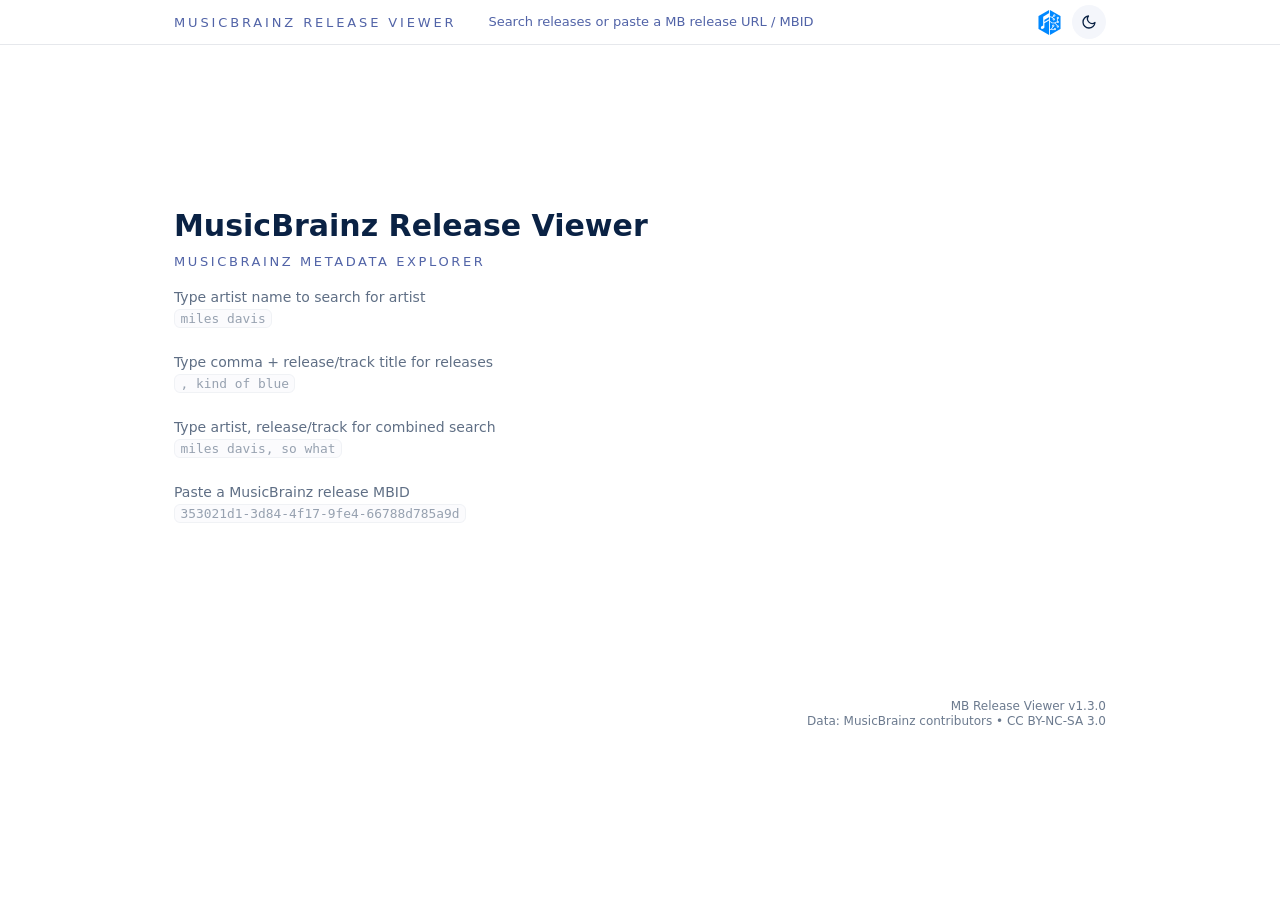
==== commit 90dfae6b: "landing page" ====
--- a/index.html
+++ b/index.html
@@ -4,12 +4,23 @@
 <head>
   <meta charset="utf-8" />
   <meta name="viewport" content="width=device-width, initial-scale=1" />
-  <title>MusicBrainz Release Viewer</title>
+  <meta name="description" content="MusicBrainz Release Viewer is a fast and elegant metadata explorer for music releases, recordings, credits, discographies and annotations.">
+  <meta name="keywords" content="MusicBrainz, music metadata, release viewer, discography, album credits, recording database, classical music metadata">
+
+  <meta name="author" content="György Hild">
+
+  <meta property="og:title" content="MusicBrainz Release Viewer">
+  <meta property="og:description" content="Elegant MusicBrainz release and discography explorer for collectors, editors and music lovers.">
+  <meta property="og:type" content="website">
+  <meta property="og:url" content="https://hildgyorgy.github.io/mb-release-viewer/">
+  <meta property="og:image" content="https://hildgyorgy.github.io/mb-release-viewer/apple-touch-icon.png">
+
+  <title>MusicBrainz Release Viewer - Browse Releases, Credits & Discographies</title>
   <link rel="icon" href="favicon.ico">
-  <link rel="icon" type="image/png" sizes="32x32" href="/favicon-32x32.png">
-  <link rel="icon" type="image/png" sizes="16x16" href="/favicon-16x16.png">
-  <link rel="apple-touch-icon" sizes="180x180" href="/apple-touch-icon.png">
-  <link rel="manifest" href="/site.webmanifest">
+  <link rel="icon" type="image/png" sizes="32x32" href="./favicon-32x32.png">
+  <link rel="icon" type="image/png" sizes="16x16" href="./favicon-16x16.png">
+  <link rel="apple-touch-icon" sizes="180x180" href="./apple-touch-icon.png">
+  <link rel="manifest" href="./site.webmanifest">
   <link rel="stylesheet" href="assets/styles.css" />
 </head>
 
@@ -17,7 +28,9 @@
   <header class="top">
     <div class="container">
       <div class="top-inner">
-        <div class="brand">MusicBrainz Release Viewer</div>
+        <button class="brand brand-home" id="homeLink" type="button">
+          MusicBrainz Release Viewer
+        </button>
 
         <div class="search">
           <div class="search-field">
@@ -35,7 +48,31 @@
 
   <main class="wrap">
     <div class="container">
-      <div id="out"></div>
+      <div id="out">
+        <section id="emptyState" class="empty-state seo-copy">
+          <h1>MusicBrainz Release Viewer</h1>
+          <h2>MusicBrainz metadata explorer</h2>
+          <p class="muted">
+            Type artist name to search for artist<br>
+            <code>miles davis</code>
+            <br>
+            <br>
+
+            Type comma + release/track title for releases<br>
+            <code>, kind of blue</code>
+            <br>
+            <br>
+
+            Type artist, release/track for combined search<br>
+            <code>miles davis, so what</code>
+            <br>
+            <br>
+
+            Paste a MusicBrainz release MBID<br>
+            <code>353021d1-3d84-4f17-9fe4-66788d785a9d</code>
+          </p>
+        </section>
+      </div>
     </div>
   </main>
 
--- a/assets/styles.css
+++ b/assets/styles.css
@@ -157,6 +157,31 @@
   white-space: nowrap;
   font-size: inherit;
   color: var(--meta);
+}
+
+.brand-home {
+  padding: 0;
+  margin: 0;
+  border: none;
+  background: none;
+  appearance: none;
+  -webkit-appearance: none;
+
+  font: inherit;
+  color: inherit;
+  letter-spacing: inherit;
+  text-transform: inherit;
+
+  cursor: pointer;
+}
+
+.brand-home:hover {
+  color: var(--text);
+  text-decoration: none;
+}
+
+.brand-home:focus {
+  outline: none;
 }
 
 .top .search {
@@ -332,6 +357,50 @@
 .results * {
   text-transform: none;
   letter-spacing: normal;
+}
+
+/* ------------------------------------------------------------
+   EMPTY STATE
+------------------------------------------------------------ */
+
+.empty-state {
+  max-width: 620px;
+  padding: 120px 0 80px;
+}
+
+.empty-state h1 {
+  margin: 0 0 12px;
+  font-size: 30px;
+  line-height: 1.05;
+}
+
+.empty-state h2 {
+  margin: 0 0 18px;
+  font-size: 13px;
+  font-weight: 500;
+  color: var(--meta);
+  letter-spacing: 0.2em;
+  text-transform: uppercase;
+}
+
+.empty-state p {
+  font-size: 14px;
+  line-height: 1.55;
+  opacity: 0.65;
+}
+
+.empty-state code {
+  font-family: ui-monospace, SFMono-Regular, Menlo, monospace;
+  font-size: 0.92em;
+
+  padding: 0.08em 0.42em;
+  border-radius: 6px;
+
+  background: var(--panel-2);
+  border: 1px solid var(--border);
+
+  color: var(--text);
+  opacity: 0.65;
 }
 
 /* ------------------------------------------------------------
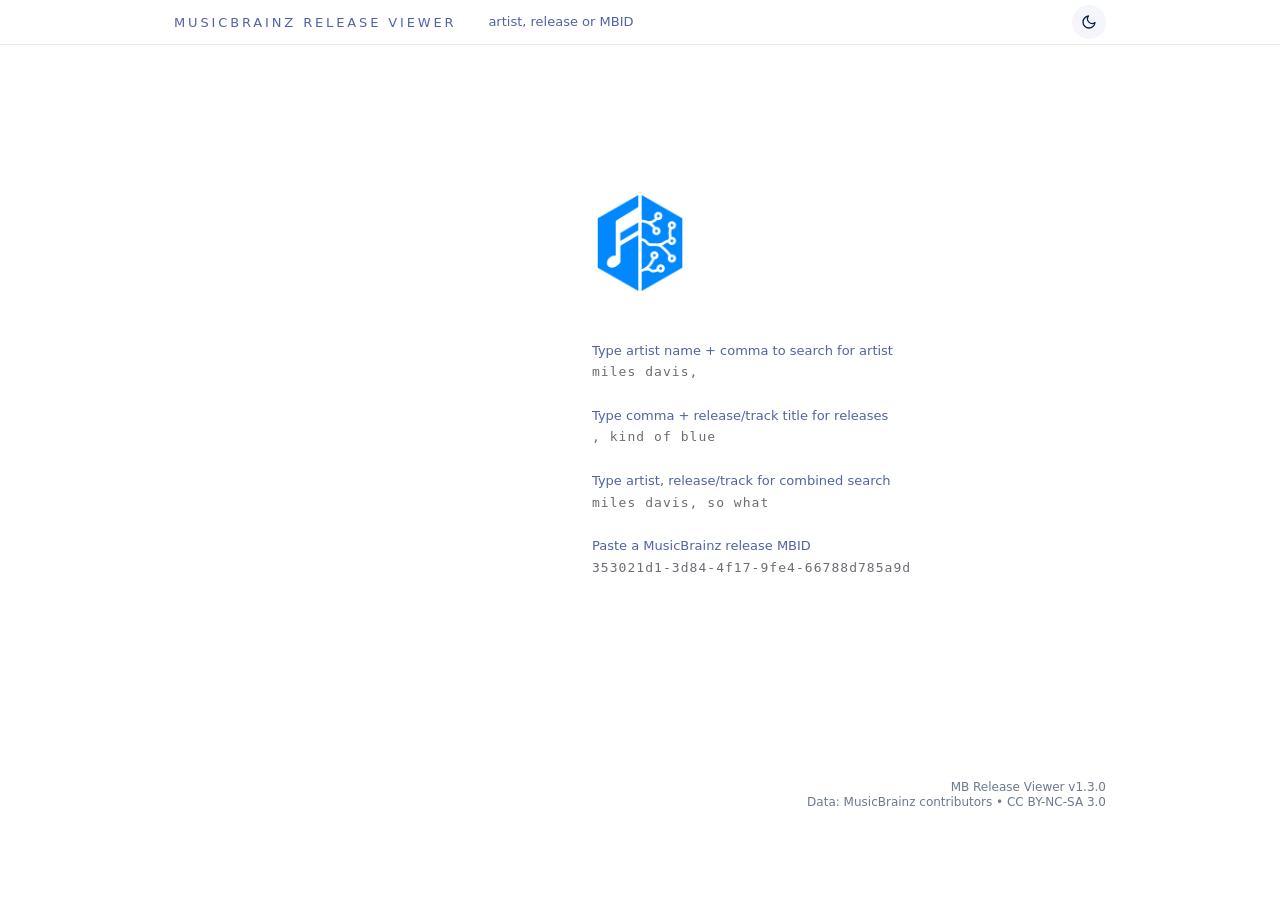
==== commit 39a49d7a: "landing" ====
--- a/index.html
+++ b/index.html
@@ -34,12 +34,12 @@
 
         <div class="search">
           <div class="search-field">
-            <input id="omni" type="text" autocomplete="off" spellcheck="false" placeholder="Search releases or paste a MB release URL / MBID" />
+            <input id="omni" type="text" autocomplete="off" spellcheck="false" placeholder="artist, release or MBID" />
             <div class="results" id="results" hidden></div>
           </div>
-          <button id="go" class="go-btn" title="Load from MusicBrainz">
+          <!-- <button id="go" class="go-btn" title="Load from MusicBrainz">
             <img src="assets/icons/MB_go.png" alt="MusicBrainz" />
-          </button>
+          </button> -->
           <button class="theme-fab pill" id="themeToggle" type="button"></button>
         </div>
       </div>
@@ -50,27 +50,31 @@
     <div class="container">
       <div id="out">
         <section id="emptyState" class="empty-state seo-copy">
-          <h1>MusicBrainz Release Viewer</h1>
-          <h2>MusicBrainz metadata explorer</h2>
-          <p class="muted">
-            Type artist name to search for artist<br>
-            <code>miles davis</code>
-            <br>
-            <br>
+          <div class="empty-inner">
+            <img class="empty-logo" src="./assets/icons/MB_go.png" alt="" aria-hidden="true">
 
-            Type comma + release/track title for releases<br>
-            <code>, kind of blue</code>
-            <br>
-            <br>
+            <div class="empty-help">
+              <p>
+                Type artist name + comma to search for artist<br>
+                <code>miles davis,</code>
+              </p>
 
-            Type artist, release/track for combined search<br>
-            <code>miles davis, so what</code>
-            <br>
-            <br>
+              <p>
+                Type comma + release/track title for releases<br>
+                <code>, kind of blue</code>
+              </p>
 
-            Paste a MusicBrainz release MBID<br>
-            <code>353021d1-3d84-4f17-9fe4-66788d785a9d</code>
-          </p>
+              <p>
+                Type artist, release/track for combined search<br>
+                <code>miles davis, so what</code>
+              </p>
+
+              <p>
+                Paste a MusicBrainz release MBID<br>
+                <code>353021d1-3d84-4f17-9fe4-66788d785a9d</code>
+              </p>
+            </div>
+          </div>
         </section>
       </div>
     </div>
--- a/assets/styles.css
+++ b/assets/styles.css
@@ -364,43 +364,59 @@
 ------------------------------------------------------------ */
 
 .empty-state {
-  max-width: 620px;
-  padding: 120px 0 80px;
-}
-
-.empty-state h1 {
-  margin: 0 0 12px;
-  font-size: 30px;
-  line-height: 1.05;
-}
-
-.empty-state h2 {
-  margin: 0 0 18px;
+  min-height: calc(100vh - var(--top-h) - 200px);
+  padding: 80px 0 100px;
+  display: grid;
+  place-items: center;
+  text-align: left;
+}
+
+.empty-inner {
+  width: 96px;
+}
+
+.empty-logo {
+  width: 96px;
+  height: 96px;
+  display: block;
+  margin: 0 0 52px;
+  /*filter: grayscale(1) brightness(0);
+  opacity: 0.82;*/
+}
+
+:root[data-theme="dark"] .empty-logo {
+  filter: grayscale(1) invert(1);
+  opacity: 0.85;
+}
+
+.empty-help {
+  width: 420px;
+}
+
+.empty-help p {
+  margin: 0 0 28px;
   font-size: 13px;
-  font-weight: 500;
+  line-height: 1.2;
   color: var(--meta);
-  letter-spacing: 0.2em;
-  text-transform: uppercase;
-}
-
-.empty-state p {
-  font-size: 14px;
-  line-height: 1.55;
-  opacity: 0.65;
-}
-
-.empty-state code {
+  opacity: 1;
+}
+
+.empty-help p:last-child {
+  margin-bottom: 0;
+}
+
+.empty-help code {
+  display: inline-block;
+  margin-top: 6px;
+
   font-family: ui-monospace, SFMono-Regular, Menlo, monospace;
-  font-size: 0.92em;
-
-  padding: 0.08em 0.42em;
-  border-radius: 6px;
-
-  background: var(--panel-2);
-  border: 1px solid var(--border);
-
-  color: var(--text);
-  opacity: 0.65;
+  font-size: 13px;
+  letter-spacing: 0.08em;
+
+  color: var(--muted);
+  background: transparent;
+  border: none;
+  padding: 0;
 }
 
 /* ------------------------------------------------------------
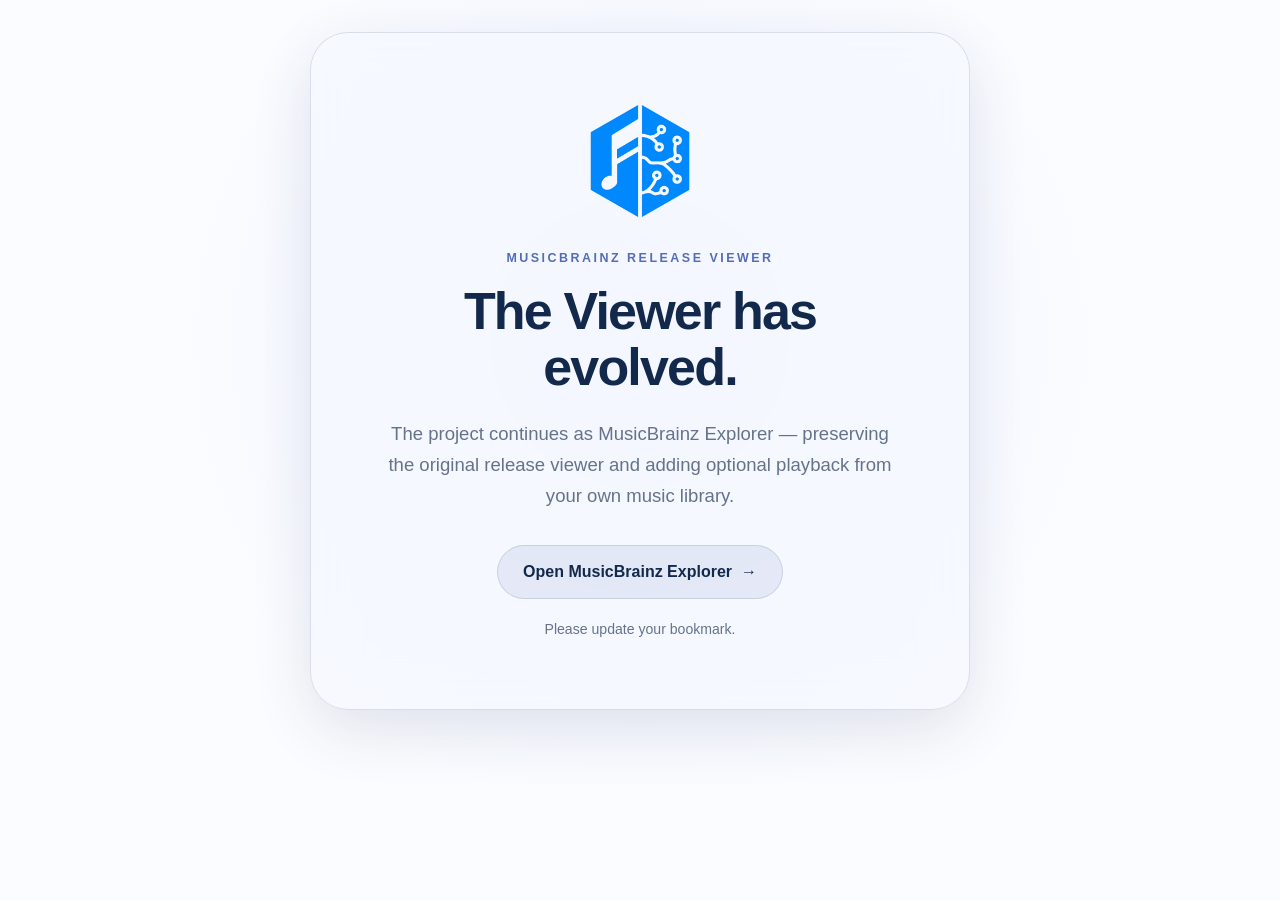
==== commit c128fb11: "Point Viewer visitors to MusicBrainz Explorer" ====
--- a/index.html
+++ b/index.html
@@ -2,94 +2,195 @@
 <html lang="en">
 
 <head>
-  <meta charset="utf-8" />
-  <meta name="viewport" content="width=device-width, initial-scale=1" />
-  <meta name="description" content="MusicBrainz Release Viewer is a fast and elegant metadata explorer for music releases, recordings, credits, discographies and annotations.">
-  <meta name="keywords" content="MusicBrainz, music metadata, release viewer, discography, album credits, recording database, classical music metadata">
-
+  <meta charset="utf-8">
+  <meta name="viewport" content="width=device-width, initial-scale=1">
+  <meta name="description" content="MusicBrainz Release Viewer continues as MusicBrainz Explorer, with the original viewer and optional playback from your own music library.">
   <meta name="author" content="György Hild">
 
-  <meta property="og:title" content="MusicBrainz Release Viewer">
-  <meta property="og:description" content="Elegant MusicBrainz release and discography explorer for collectors, editors and music lovers.">
+  <meta property="og:title" content="MusicBrainz Release Viewer has evolved">
+  <meta property="og:description" content="Continue with MusicBrainz Explorer — explore releases and optionally play your own music library.">
   <meta property="og:type" content="website">
   <meta property="og:url" content="https://hildgyorgy.github.io/mb-release-viewer/">
   <meta property="og:image" content="https://hildgyorgy.github.io/mb-release-viewer/apple-touch-icon.png">
 
-  <title>MusicBrainz Release Viewer - Browse Releases, Credits & Discographies</title>
+  <title>MusicBrainz Release Viewer has evolved</title>
+  <link rel="canonical" href="https://hildgyorgy.github.io/mb-explorer/">
   <link rel="icon" href="favicon.ico">
   <link rel="icon" type="image/png" sizes="32x32" href="./favicon-32x32.png">
   <link rel="icon" type="image/png" sizes="16x16" href="./favicon-16x16.png">
   <link rel="apple-touch-icon" sizes="180x180" href="./apple-touch-icon.png">
-  <link rel="manifest" href="./site.webmanifest">
-  <link rel="stylesheet" href="assets/styles.css" />
+
+  <style>
+    :root {
+      color-scheme: light dark;
+      --background: #fbfcff;
+      --surface: rgba(246, 248, 255, 0.82);
+      --text: #13294b;
+      --muted: #65738a;
+      --accent: #536db8;
+      --border: rgba(77, 96, 133, 0.18);
+      --shadow: 0 20px 60px rgba(34, 52, 87, 0.12);
+    }
+
+    * {
+      box-sizing: border-box;
+    }
+
+    html,
+    body {
+      min-height: 100%;
+      margin: 0;
+    }
+
+    body {
+      display: grid;
+      place-items: center;
+      padding: 32px 20px;
+      background:
+        radial-gradient(circle at 50% 38%, rgba(77, 132, 255, 0.08), transparent 30rem),
+        var(--background);
+      color: var(--text);
+      font-family: -apple-system, BlinkMacSystemFont, "Segoe UI", sans-serif;
+      text-align: center;
+    }
+
+    main {
+      width: min(100%, 660px);
+    }
+
+    .card {
+      padding: clamp(40px, 8vw, 72px) clamp(26px, 7vw, 62px);
+      border: 1px solid var(--border);
+      border-radius: 38px;
+      background: var(--surface);
+      box-shadow: var(--shadow);
+      backdrop-filter: blur(22px) saturate(135%);
+      -webkit-backdrop-filter: blur(22px) saturate(135%);
+    }
+
+    .logo {
+      display: block;
+      width: 112px;
+      height: 112px;
+      margin: 0 auto 34px;
+      object-fit: contain;
+    }
+
+    .eyebrow {
+      margin: 0 0 18px;
+      color: var(--accent);
+      font-size: 0.78rem;
+      font-weight: 700;
+      letter-spacing: 0.2em;
+      text-transform: uppercase;
+    }
+
+    h1 {
+      margin: 0;
+      font-size: clamp(2rem, 6vw, 3.25rem);
+      line-height: 1.08;
+      letter-spacing: -0.035em;
+    }
+
+    .intro {
+      max-width: 510px;
+      margin: 24px auto 34px;
+      color: var(--muted);
+      font-size: clamp(1rem, 2.5vw, 1.16rem);
+      line-height: 1.65;
+    }
+
+    .explorer-link {
+      display: inline-flex;
+      align-items: center;
+      justify-content: center;
+      min-height: 54px;
+      padding: 0 25px;
+      border: 1px solid var(--border);
+      border-radius: 999px;
+      background: color-mix(in srgb, var(--accent) 11%, transparent);
+      color: var(--text);
+      font-weight: 700;
+      text-decoration: none;
+      transition: transform 160ms ease, background-color 160ms ease, border-color 160ms ease;
+    }
+
+    .explorer-link:hover {
+      transform: translateY(-2px);
+      border-color: color-mix(in srgb, var(--accent) 45%, transparent);
+      background: color-mix(in srgb, var(--accent) 18%, transparent);
+    }
+
+    .explorer-link:focus-visible {
+      outline: 3px solid color-mix(in srgb, var(--accent) 55%, transparent);
+      outline-offset: 4px;
+    }
+
+    .bookmark-note {
+      margin: 22px 0 0;
+      color: var(--muted);
+      font-size: 0.88rem;
+    }
+
+    @media (prefers-color-scheme: dark) {
+      :root {
+        --background: #090c11;
+        --surface: rgba(18, 23, 34, 0.82);
+        --text: #eef2fb;
+        --muted: #a8b0c0;
+        --accent: #9fadd8;
+        --border: rgba(171, 186, 220, 0.2);
+        --shadow: 0 24px 70px rgba(0, 0, 0, 0.36);
+      }
+    }
+
+    @media (prefers-reduced-motion: reduce) {
+      .explorer-link {
+        transition: none;
+      }
+    }
+
+    @media (prefers-reduced-transparency: reduce) {
+      .card {
+        background: var(--background);
+        backdrop-filter: none;
+        -webkit-backdrop-filter: none;
+      }
+    }
+
+    @media (max-width: 520px) {
+      body {
+        padding: 18px;
+      }
+
+      .card {
+        border-radius: 28px;
+      }
+
+      .logo {
+        width: 92px;
+        height: 92px;
+        margin-bottom: 28px;
+      }
+    }
+  </style>
 </head>
 
 <body>
-  <header class="top">
-    <div class="container">
-      <div class="top-inner">
-        <button class="brand brand-home" id="homeLink" type="button">
-          MusicBrainz Release Viewer
-        </button>
-
-        <div class="search">
-          <div class="search-field">
-            <input id="omni" type="text" autocomplete="off" spellcheck="false" placeholder="artist, release or MBID" />
-            <div class="results" id="results" hidden></div>
-          </div>
-          <!-- <button id="go" class="go-btn" title="Load from MusicBrainz">
-            <img src="assets/icons/MB_go.png" alt="MusicBrainz" />
-          </button> -->
-          <button class="theme-fab pill" id="themeToggle" type="button"></button>
-        </div>
-      </div>
-    </div>
-  </header>
-
-  <main class="wrap">
-    <div class="container">
-      <div id="out">
-        <section id="emptyState" class="empty-state seo-copy">
-          <div class="empty-inner">
-            <img class="empty-logo" src="./assets/icons/MB_go.png" alt="" aria-hidden="true">
-
-            <div class="empty-help">
-              <p>
-                Type artist name + comma to search for artist<br>
-                <code>miles davis,</code>
-              </p>
-
-              <p>
-                Type comma + release/track title for releases<br>
-                <code>, kind of blue</code>
-              </p>
-
-              <p>
-                Type artist, release/track for combined search<br>
-                <code>miles davis, so what</code>
-              </p>
-
-              <p>
-                Paste a MusicBrainz release MBID<br>
-                <code>353021d1-3d84-4f17-9fe4-66788d785a9d</code>
-              </p>
-            </div>
-          </div>
-        </section>
-      </div>
-    </div>
+  <main>
+    <section class="card" aria-labelledby="page-title">
+      <img class="logo" src="./assets/icons/MB_go.png" alt="MusicBrainz Explorer logo">
+      <p class="eyebrow">MusicBrainz Release Viewer</p>
+      <h1 id="page-title">The Viewer has evolved.</h1>
+      <p class="intro">
+        The project continues as MusicBrainz Explorer — preserving the original release viewer and adding optional playback from your own music library.
+      </p>
+      <a class="explorer-link" href="https://hildgyorgy.github.io/mb-explorer/">
+        Open MusicBrainz Explorer&nbsp; →
+      </a>
+      <p class="bookmark-note">Please update your bookmark.</p>
+    </section>
   </main>
-
-  <footer class="footer muted">
-    <div class="container footer-inner">
-      <div class="footer-right">
-        <div>MB Release Viewer v1.3.0</div>
-        <div>Data: MusicBrainz contributors • CC BY-NC-SA 3.0</div>
-      </div>
-    </div>
-  </footer>
-
-  <script type="module" src="assets/js/app.js"></script>
 </body>
 
-</html>+</html>
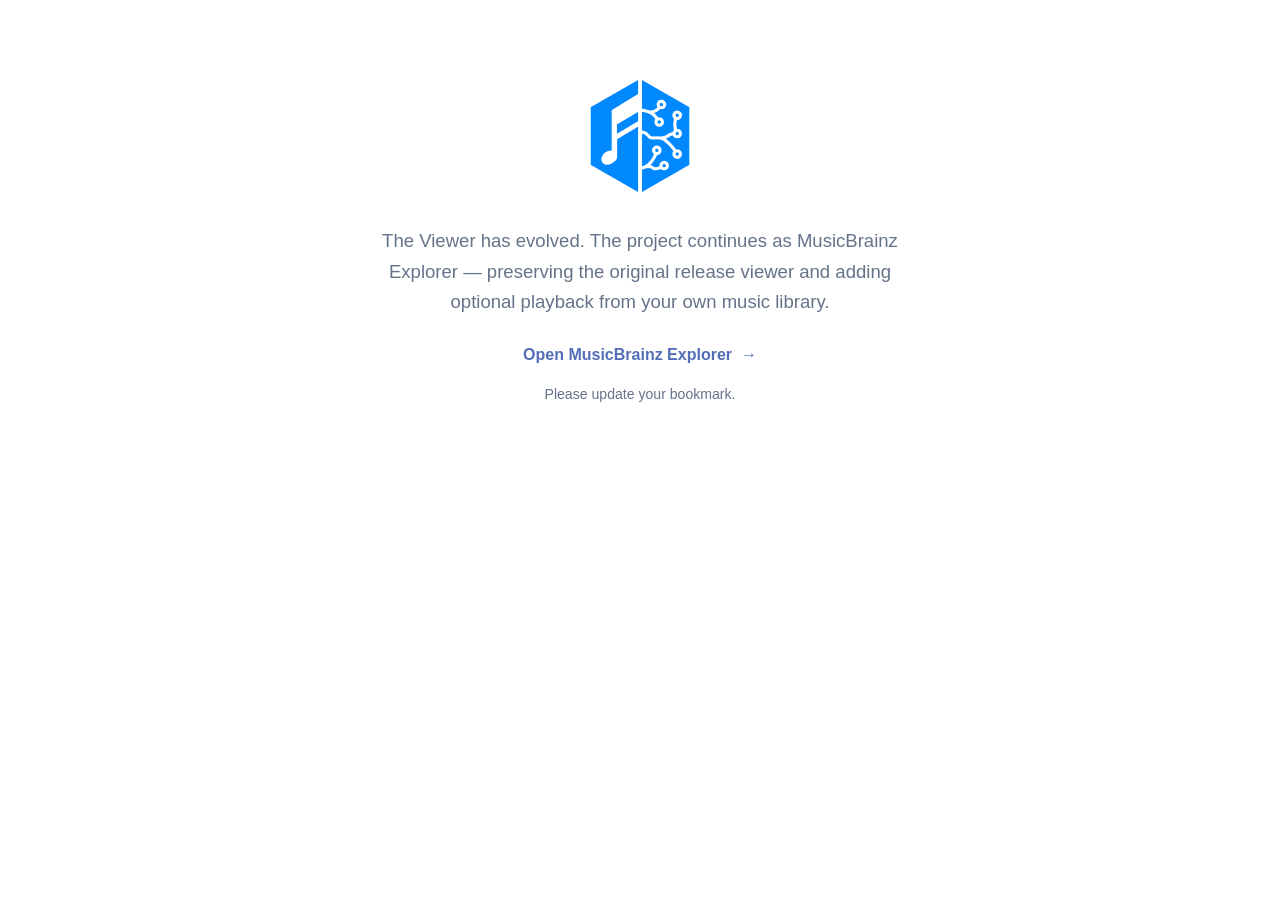
==== commit 9f6bd105: "Simplify Viewer transition page" ====
--- a/index.html
+++ b/index.html
@@ -23,13 +23,10 @@
   <style>
     :root {
       color-scheme: light dark;
-      --background: #fbfcff;
-      --surface: rgba(246, 248, 255, 0.82);
+      --background: #ffffff;
       --text: #13294b;
       --muted: #65738a;
-      --accent: #536db8;
-      --border: rgba(77, 96, 133, 0.18);
-      --shadow: 0 20px 60px rgba(34, 52, 87, 0.12);
+      --link: #536db8;
     }
 
     * {
@@ -46,9 +43,7 @@
       display: grid;
       place-items: center;
       padding: 32px 20px;
-      background:
-        radial-gradient(circle at 50% 38%, rgba(77, 132, 255, 0.08), transparent 30rem),
-        var(--background);
+      background: var(--background);
       color: var(--text);
       font-family: -apple-system, BlinkMacSystemFont, "Segoe UI", sans-serif;
       text-align: center;
@@ -59,13 +54,7 @@
     }
 
     .card {
-      padding: clamp(40px, 8vw, 72px) clamp(26px, 7vw, 62px);
-      border: 1px solid var(--border);
-      border-radius: 38px;
-      background: var(--surface);
-      box-shadow: var(--shadow);
-      backdrop-filter: blur(22px) saturate(135%);
-      -webkit-backdrop-filter: blur(22px) saturate(135%);
+      padding: clamp(24px, 6vw, 48px);
     }
 
     .logo {
@@ -76,53 +65,29 @@
       object-fit: contain;
     }
 
-    .eyebrow {
-      margin: 0 0 18px;
-      color: var(--accent);
-      font-size: 0.78rem;
-      font-weight: 700;
-      letter-spacing: 0.2em;
-      text-transform: uppercase;
-    }
-
     h1 {
       margin: 0;
-      font-size: clamp(2rem, 6vw, 3.25rem);
-      line-height: 1.08;
-      letter-spacing: -0.035em;
-    }
-
-    .intro {
-      max-width: 510px;
-      margin: 24px auto 34px;
+      font-size: clamp(1rem, 2.5vw, 1.16rem);
+      font-weight: 400;
+      line-height: 1.65;
       color: var(--muted);
-      font-size: clamp(1rem, 2.5vw, 1.16rem);
-      line-height: 1.65;
     }
 
     .explorer-link {
-      display: inline-flex;
-      align-items: center;
-      justify-content: center;
-      min-height: 54px;
-      padding: 0 25px;
-      border: 1px solid var(--border);
-      border-radius: 999px;
-      background: color-mix(in srgb, var(--accent) 11%, transparent);
-      color: var(--text);
+      display: inline-block;
+      margin-top: 28px;
+      color: var(--link);
       font-weight: 700;
       text-decoration: none;
-      transition: transform 160ms ease, background-color 160ms ease, border-color 160ms ease;
+      transition: color 160ms ease;
     }
 
     .explorer-link:hover {
-      transform: translateY(-2px);
-      border-color: color-mix(in srgb, var(--accent) 45%, transparent);
-      background: color-mix(in srgb, var(--accent) 18%, transparent);
+      color: color-mix(in srgb, var(--link) 76%, var(--text));
     }
 
     .explorer-link:focus-visible {
-      outline: 3px solid color-mix(in srgb, var(--accent) 55%, transparent);
+      outline: 2px solid var(--link);
       outline-offset: 4px;
     }
 
@@ -135,12 +100,9 @@
     @media (prefers-color-scheme: dark) {
       :root {
         --background: #090c11;
-        --surface: rgba(18, 23, 34, 0.82);
         --text: #eef2fb;
         --muted: #a8b0c0;
-        --accent: #9fadd8;
-        --border: rgba(171, 186, 220, 0.2);
-        --shadow: 0 24px 70px rgba(0, 0, 0, 0.36);
+        --link: #8da7ed;
       }
     }
 
@@ -150,21 +112,9 @@
       }
     }
 
-    @media (prefers-reduced-transparency: reduce) {
-      .card {
-        background: var(--background);
-        backdrop-filter: none;
-        -webkit-backdrop-filter: none;
-      }
-    }
-
     @media (max-width: 520px) {
       body {
         padding: 18px;
-      }
-
-      .card {
-        border-radius: 28px;
       }
 
       .logo {
@@ -180,11 +130,9 @@
   <main>
     <section class="card" aria-labelledby="page-title">
       <img class="logo" src="./assets/icons/MB_go.png" alt="MusicBrainz Explorer logo">
-      <p class="eyebrow">MusicBrainz Release Viewer</p>
-      <h1 id="page-title">The Viewer has evolved.</h1>
-      <p class="intro">
-        The project continues as MusicBrainz Explorer — preserving the original release viewer and adding optional playback from your own music library.
-      </p>
+      <h1 id="page-title">
+        The Viewer has evolved. The project continues as MusicBrainz Explorer — preserving the original release viewer and adding optional playback from your own music library.
+      </h1>
       <a class="explorer-link" href="https://hildgyorgy.github.io/mb-explorer/">
         Open MusicBrainz Explorer&nbsp; →
       </a>
